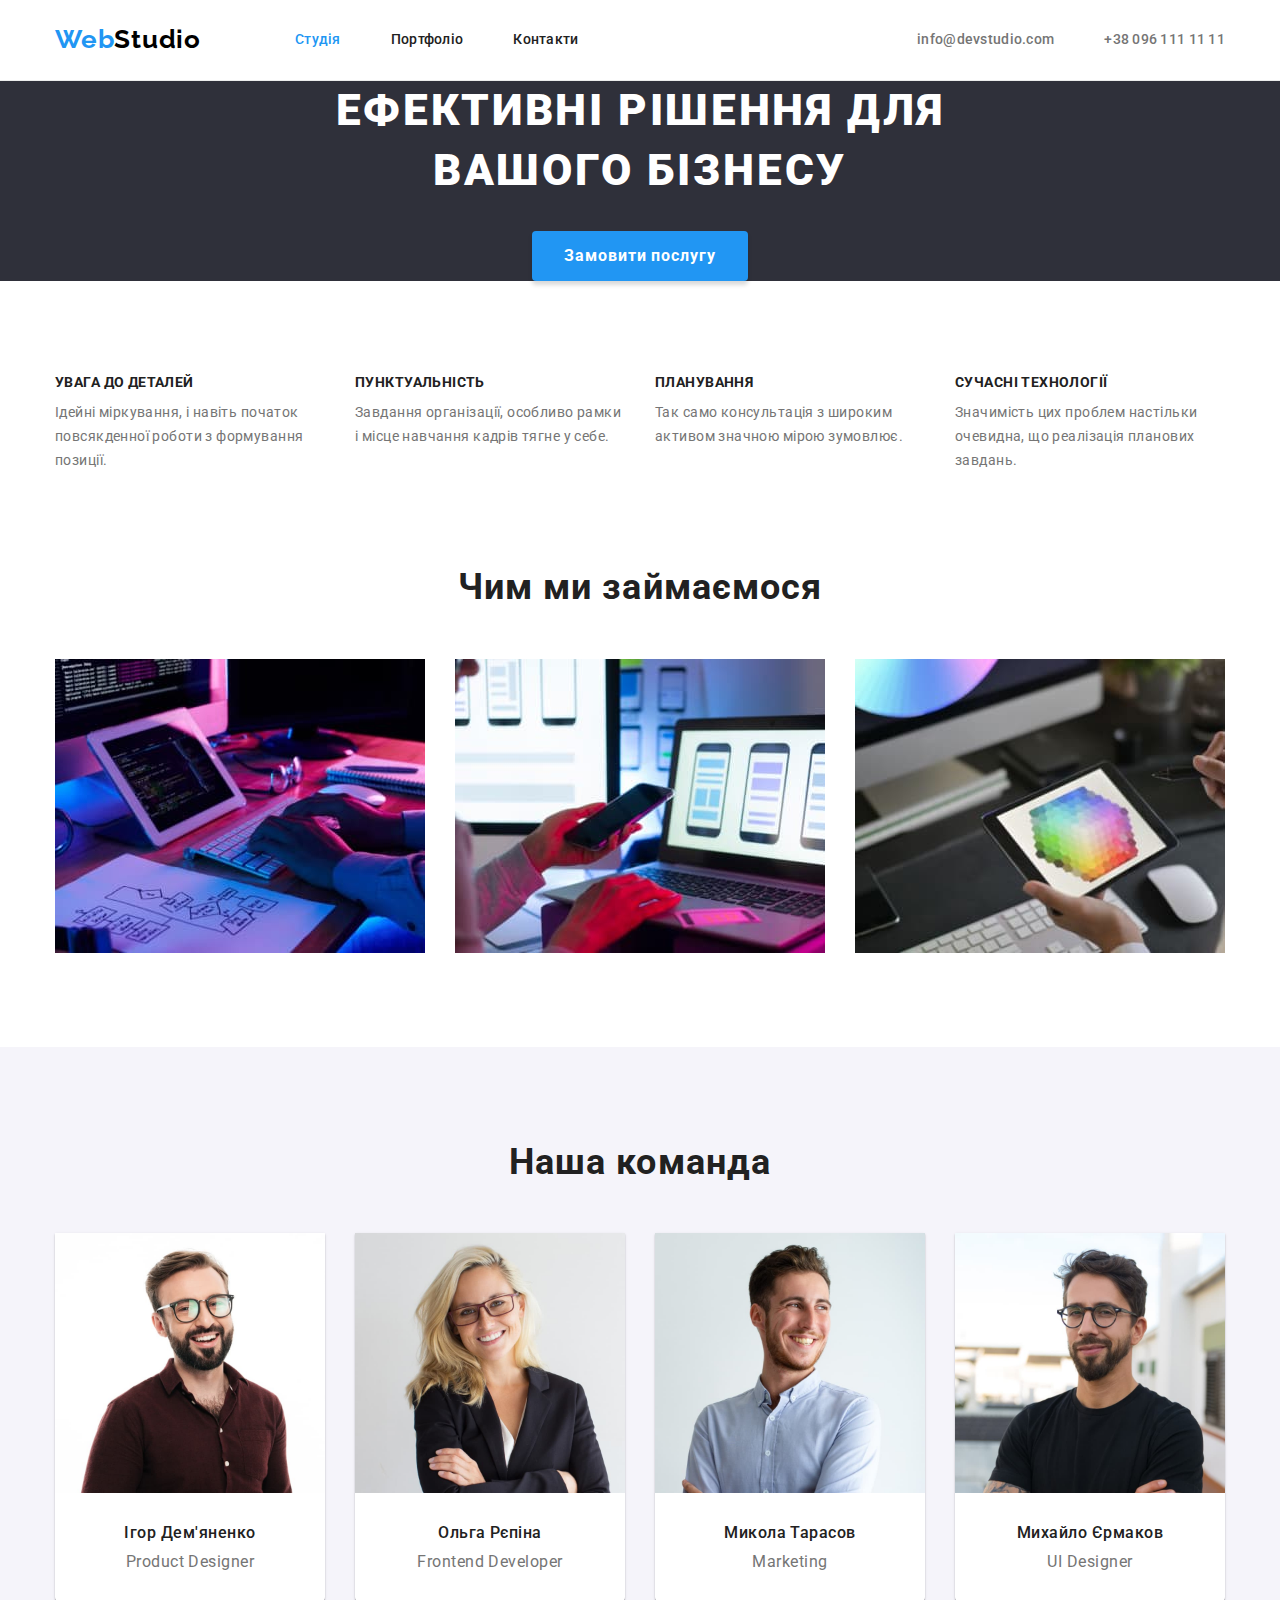
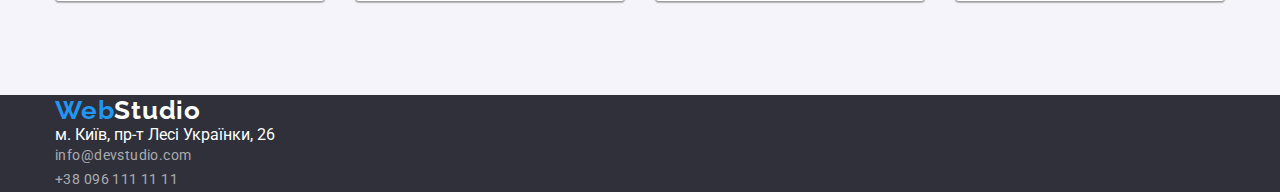
==== index.html @ 19984848 "add flex, margin, padding" ====
<!DOCTYPE html>
<html lang="uk">
  <head>
    <meta charset="UTF-8" />
    <meta http-equiv="X-UA-Compatible" content="IE=edge" />
    <meta name="viewport" content="width=device-width, initial-scale=1.0" />
    <link rel="preconnect" href="https://fonts.googleapis.com" />
    <link rel="preconnect" href="https://fonts.gstatic.com" crossorigin />
    <link
      href="https://fonts.googleapis.com/css2?family=Raleway:wght@700&family=Roboto:wght@400;500;700;900&display=swap"
      rel="stylesheet"
    />
    <link
      rel="stylesheet"
      href="https://cdnjs.cloudflare.com/ajax/libs/modern-normalize/1.1.0/modern-normalize.min.css"
    />
    <link rel="stylesheet" href="./css/styles.css" />
    <title>Студія</title>
  </head>
  <body>
    <!--Шапка сайта-->
    <header class="page-header">
      <div class="container nav-contacts">
        <nav class="main-nav">
          <a href="./index.html" lang="en" class="logo link">
            Web<span class="logo-header">Studio</span>
          </a>
          <ul class="header-nav header-text list">
            <li>
              <a href="./index.html" class="link current"> Студія </a>
            </li>
            <li>
              <a href="./portfolio.html" class="link"> Портфоліо </a>
            </li>
            <li>
              <a href="#" class="link"> Контакти </a>
            </li>
          </ul>
        </nav>
        <!-- Контакти -->
        <ul class="header-contacts header-text list">
          <li>
            <a href="mailto:info@devstudio.com" lang="en" class="link"
              >info@devstudio.com
            </a>
          </li>
          <li>
            <a href="tel:+380961111111" class="link"> +38 096 111 11 11 </a>
          </li>
        </ul>
      </div>
    </header>
    <!--Головна сторінка-->
    <main>
      <!--Замовлення послуги-->
      <section class="hero">
        <h1 class="hero-title">Ефективні рішення для вашого бізнесу</h1>
        <button type="button" class="hero-btn">Замовити послугу</button>
      </section>
      <!--Переваги-->
      <section class="advantages">
        <div class="container">
          <h2 class="visually-hidden">Переваги</h2>
          <ul class="feature-list list">
            <li class="feature-item">
              <h3 class="title">увага до деталей</h3>
              <p class="advantages-list-text">
                Ідейні міркування, і навіть початок повсякденної роботи з
                формування позиції.
              </p>
            </li>
            <li class="feature-item">
              <h3 class="title">пунктуальність</h3>
              <p class="advantages-list-text">
                Завдання організації, особливо рамки і місце навчання кадрів
                тягне у себе.
              </p>
            </li>
            <li class="feature-item">
              <h3 class="title">планування</h3>
              <p class="advantages-list-text">
                Так само консультація з широким активом значною мірою зумовлює.
              </p>
            </li>
            <li class="feature-item">
              <h3 class="title">сучасні технології</h3>
              <p class="advantages-list-text">
                Значимість цих проблем настільки очевидна, що реалізація
                планових завдань.
              </p>
            </li>
          </ul>
        </div>
      </section>
      <!--Діяльність-->
      <section class="work section-padding">
        <div class="container">
          <h2 class="section-title">Чим ми займаємося</h2>
          <ul class="feature-list list">
            <li>
              <img src="./images/box1.jpg" alt="тип діяльності 1" width="370" />
            </li>
            <li>
              <img src="./images/box2.jpg" alt="тип діяльності 2" width="370" />
            </li>
            <li>
              <img src="./images/box3.jpg" alt="тип діяльності 3" width="370" />
            </li>
          </ul>
        </div>
      </section>
      <!--Команда-->
      <section class="staff section-padding">
        <div class="container">
          <h2 class="section-title">Наша команда</h2>
          <ul class="staff-list list">
            <li class="staff-card">
              <img
                src="./images/prodact-designer.jpg"
                alt="фото співробітника prodact-designer"
                width="270"
              />
              <div class="staff-text-block">
                <h3 class="title">Ігор Дем'яненко</h3>
                <p class="staff-list-text" lang="en">Product Designer</p>
              </div>
            </li>
            <li class="staff-card">
              <img
                src="./images/frontend-developer.jpg"
                alt="фото співробітника frontend-developer"
                width="270"
              />
              <div class="staff-text-block">
                <h3 class="title">Ольга Рєпіна</h3>
                <p class="staff-list-text" lang="en">Frontend Developer</p>
              </div>
            </li>
            <li class="staff-card">
              <img
                src="./images/marketing.jpg"
                alt="фото співробітника marketing"
                width="270"
              />
              <div class="staff-text-block">
                <h3 class="title">Микола Тарасов</h3>
                <p class="staff-list-text" lang="en">Marketing</p>
              </div>
            </li>
            <li class="staff-card">
              <img
                src="./images/ui-designer.jpg"
                alt="фото співробітника ui-designer"
                width="270"
              />
              <div class="staff-text-block">
                <h3 class="title">Михайло Єрмаков</h3>
                <p class="staff-list-text" lang="en">UI Designer</p>
              </div>
            </li>
          </ul>
        </div>
      </section>
    </main>
    <!--Підвал-->
    <footer class="footer">
      <div class="container">
        <a href="./index.html" lang="en" class="logo link">
          Web<span class="logo-footer">Studio</span>
        </a>
        <address>
          <ul class="list">
            <li>
              <a
                class="address-link"
                href="https://goo.gl/maps/oZFCVHEpmyyT5ziX9"
                target="_blank"
                rel="noopener noreferrer nofollow"
              >
                м. Київ, пр-т Лесі Українки, 26
              </a>
            </li>
            <li>
              <a
                href="mailto:info@devstudio.com"
                lang="en"
                class="footer-contacts link"
              >
                info@devstudio.com
              </a>
            </li>
            <li>
              <a href="tel:+380961111111" class="footer-contacts link">
                +38 096 111 11 11
              </a>
            </li>
          </ul>
        </address>
      </div>
    </footer>
  </body>
</html>
---- css/styles.css ----
:root {
  --primary-text-color: #757575;
  --title-text-color: #212121;
  --accent-color: #2196f3;
  --hero-btn-hover-color: #188ce8;
  --header-border-color: #ececec;
  --logo-header-color: #000000;
  --primbg-secondbtn-logofooter-address-color: #ffffff;
  --secondary-bg-color: #f5f4fa;
  --hero-footer-bg: #2f303a;
  --main-font: "Roboto", sans-serif;
}

html {
  box-sizing: border-box;
}

*,
*::before,
*::after {
  box-sizing: inherit;
}

body {
  margin: 0px;
  background-color: var(--primbg-secondbtn-logofooter-address-color);
  color: var(--primary-text-color);
  font-family: var(--main-font);
}

p,
h1,
h2,
h3,
h4,
h5,
h6 {
  margin: 0;
}

ul,
ol {
  margin: 0;
  padding-left: 0;
  list-style: none;
}

a {
  color: currentColor;
  text-decoration: none;
  font-style: normal;
}

img {
  display: block;
  max-width: 100%;
  height: auto;
}

.container {
  width: 1200px;
  padding-left: 15px;
  padding-right: 15px;
  margin-top: 0;
  margin-bottom: 0;
  margin-left: auto;
  margin-right: auto;
}

.list {
  margin: 0;
  padding: 0;
  list-style: none;
}

.link {
  text-decoration: none;
}

/* -------------header-------------- */

.page-header {
  border-bottom: 1px solid var(--header-border-color);
}

.nav-contacts {
  display: flex;
  align-items: center;
  justify-content: space-between;
}

.main-nav {
  display: flex;
}

.logo {
  padding-top: 24px;
  padding-bottom: 24px;
  margin-right: 94px;
  color: var(--accent-color);
  font-family: "Raleway", sans-serif;
  font-weight: 700;
  font-size: 26px;
  line-height: 1.19;
  letter-spacing: 0.03em;
}

.logo-header {
  color: var(--logo-header-color);
}

.header-text {
  gap: 50px;
  font-weight: 500;
  font-size: 14px;
  line-height: 1.14;
  letter-spacing: 0.02em;
}

.header-nav {
  display: flex;
}

.header-nav .link {
  display: block;
  padding-top: 32px;
  padding-bottom: 32px;
  color: var(--title-text-color);
}

.header-contacts {
  display: flex;
}

.header-contacts .link {
  display: block;
  gap: 50px;
  padding-top: 32px;
  padding-bottom: 32px;
  color: var(--primary-text-color);
}

.header-nav .link:hover,
.header-contacts .link:hover,
.header-nav .link:focus,
.header-contacts .link:focus {
  color: var(--accent-color);
}

.header-nav .link.current {
  color: var(--accent-color);
}

/* ---------------hero---------------- */

.hero {
  background-color: var(--hero-footer-bg);
  text-align: center;
}

.hero-title {
  margin-top: 0;
  margin-bottom: 30px;
  margin-left: auto;
  margin-right: auto;
  font-weight: 900;
  font-size: 44px;
  line-height: 1.36;
  letter-spacing: 0.06em;
  text-transform: uppercase;
  text-align: center;
  color: var(--primbg-secondbtn-logofooter-address-color);
  width: 696px;
}

.hero-btn {
  display: inline-block;
  padding: 10px 32px;
  min-width: auto;
  font-family: inherit;
  font-weight: 700;
  font-size: 16px;
  line-height: 1.88;
  letter-spacing: 0.06em;
  background-color: var(--accent-color);
  color: var(--primbg-secondbtn-logofooter-address-color);
  cursor: pointer;
  box-shadow: 0px 4px 4px rgba(0, 0, 0, 0.15);
  border-radius: 4px;
  border: none;
}

.hero-btn:hover,
.hero-btn:focus {
  background: var(--hero-btn-hover-color);
  box-shadow: 0px 4px 4px rgba(0, 0, 0, 0.15);
}

/* ----------------Переваги------------- */

.advantages {
  padding-top: 94px;
  margin-bottom: 0;
  margin-left: auto;
  margin-right: auto;
}

.visually-hidden {
  position: absolute;
  white-space: nowrap;
  width: 1px;
  height: 1px;
  overflow: hidden;
  border: 0;
  padding: 0;
  clip: rect(0 0 0 0);
  clip-path: inset(50%);
  margin: -1px;
}

.feature-list {
  display: flex;
  gap: 30px;
}

.feature-item {
  width: 270px;
}

.feature-list .title {
  margin-bottom: 10px;
  margin-top: 0;
  font-weight: 700;
  font-size: 14px;
  line-height: 1.14;
  letter-spacing: 0.03em;
  text-transform: uppercase;
  color: var(--title-text-color);
}

.advantages-list-text {
  margin: 0;
  font-size: 14px;
  line-height: 1.71;
  letter-spacing: 0.03em;
}

/* ----------------sections------------------- */

.section-title {
  margin-top: 0;
  margin-bottom: 50px;
  font-weight: 700;
  font-size: 36px;
  line-height: 1.17;
  text-align: center;
  letter-spacing: 0.03em;
  color: var(--title-text-color);
}

.section-padding {
  padding-top: 94px;
  padding-bottom: 94px;
}

/* -------------Діяльність--------------- */

/* --------------Команда--------------- */

.staff {
  background-color: var(--secondary-bg-color);
}

.staff-list {
  display: flex;
}

.staff-card:not(:last-child) {
  margin-right: 30px;
}

.staff-card {
  flex-basis: 100% / 4;
  background: var(--primbg-secondbtn-logofooter-address-color);
  box-shadow: 0px 1px 3px rgba(0, 0, 0, 0.12), 0px 1px 1px rgba(0, 0, 0, 0.14),
    0px 2px 1px rgba(0, 0, 0, 0.2);
  border-radius: 0px 0px 4px 4px;
}

.staff-text-block {
  padding-top: 30px;
  padding-bottom: 30px;
  padding-left: auto;
  padding-right: auto;
}

.staff-list .title {
  margin-bottom: 10px;
  font-weight: 500;
  font-size: 16px;
  line-height: 1.19;
  text-align: center;
  letter-spacing: 0.03em;
  color: var(--title-text-color);
}

.staff-list-text {
  font-size: 16px;
  line-height: 1.19;
  text-align: center;
  letter-spacing: 0.03em;
  color: var(--primary-text-color);
}

/* ------------------footer----------------- */

.footer {
  background-color: var(--hero-footer-bg);
}

.logo-footer {
  color: var(--primbg-secondbtn-logofooter-address-color);
}

.address-link {
  color: var(--primbg-secondbtn-logofooter-address-color);
}

.footer-contacts {
  color: rgba(255, 255, 255, 0.6);
  font-style: normal;
  font-size: 14px;
  line-height: 1.71;
  letter-spacing: 0.03em;
}

.address-link:hover,
.footer-contacts:hover,
.footer-contacts:focus {
  color: var(--accent-color);
}

/* -------------PORTFOLIO------------- */
/* -------------button-------------- */

.btn-list {
  display: flex;
  justify-content: center;
  gap: 8px;
  margin-top: 0;
  margin-bottom: 50px;
}

.button {
  padding: 6px 22px;
  min-width: auto;
  display: inline-block;
  font-family: inherit;
  color: var(--title-text-color);
  background-color: var(--secondary-bg-color);
  cursor: pointer;
  font-weight: 500;
  font-size: 16px;
  line-height: 1.63;
  text-align: center;
  letter-spacing: 0.03em;
  border-radius: 4px;
  border: none;
}

.button:hover,
.button:focus {
  color: var(--primbg-secondbtn-logofooter-address-color);
  background-color: var(--accent-color);
}

/* -------------galery-------------- */

.galery {
  display: flex;
  flex-wrap: wrap;
  margin-right: -30px;
  margin-bottom: -30px;
}

.galery-card {
  margin-right: 30px;
  margin-bottom: 30px;
}

.galery-text-block {
  padding-top: 20px;
  padding-bottom: 20px;
  padding-left: 24px;
  padding-right: 24px;
  border-right: 1px solid #eeeeee;
  border-bottom: 1px solid #eeeeee;
  border-left: 1px solid #eeeeee;
}

.galery-top-text {
  margin-bottom: 4px;
  font-weight: 700;
  font-size: 18px;
  line-height: 2;
  letter-spacing: 0.06em;
  color: var(--title-text-color);
}
.galery-text {
  font-size: 16px;
  line-height: 1.88;
  letter-spacing: 0.03em;
  color: var(--primary-text-color);
}
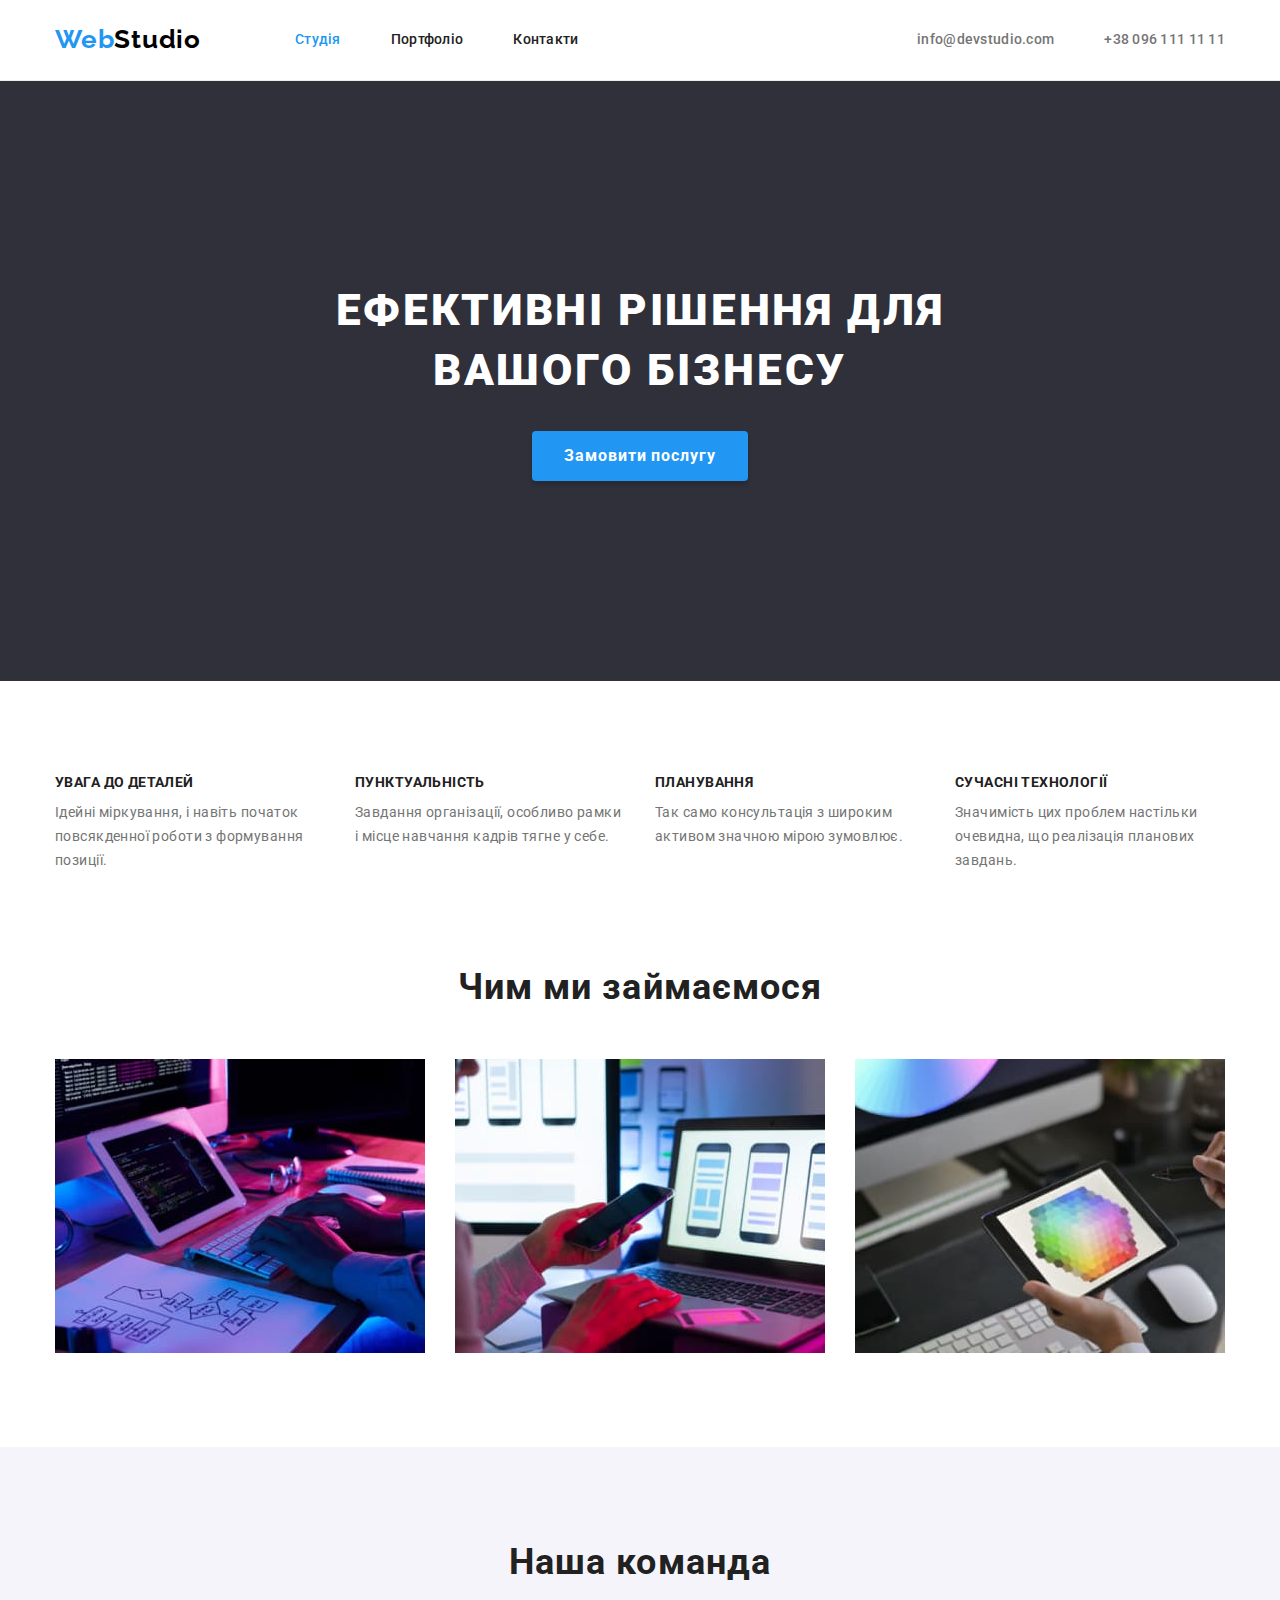
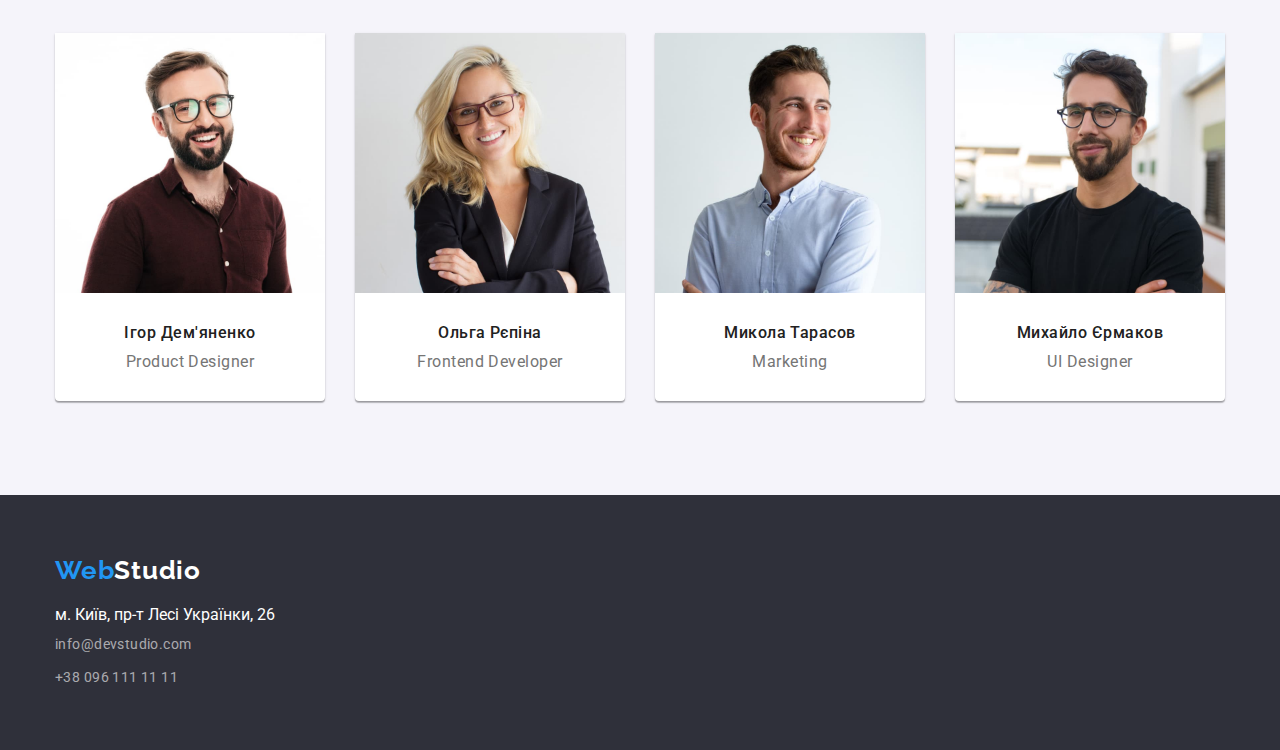
==== commit 25c8fbc0: "add padding to hero and footer, add margin to footer contacts, add flax-basis calc to galery" ====
--- a/index.html
+++ b/index.html
@@ -22,8 +22,8 @@
     <header class="page-header">
       <div class="container nav-contacts">
         <nav class="main-nav">
-          <a href="./index.html" lang="en" class="logo link">
-            Web<span class="logo-header">Studio</span>
+          <a href="./index.html" lang="en" class="logo logo-header link">
+            Web<span class="logo-color-header">Studio</span>
           </a>
           <ul class="header-nav header-text list">
             <li>
@@ -165,12 +165,12 @@
     <!--Підвал-->
     <footer class="footer">
       <div class="container">
-        <a href="./index.html" lang="en" class="logo link">
-          Web<span class="logo-footer">Studio</span>
+        <a href="./index.html" lang="en" class="logo logo-footer link">
+          Web<span class="logo-color-footer">Studio</span>
         </a>
         <address>
           <ul class="list">
-            <li>
+            <li class="footer-list">
               <a
                 class="address-link"
                 href="https://goo.gl/maps/oZFCVHEpmyyT5ziX9"
@@ -180,7 +180,7 @@
                 м. Київ, пр-т Лесі Українки, 26
               </a>
             </li>
-            <li>
+            <li class="footer-list">
               <a
                 href="mailto:info@devstudio.com"
                 lang="en"
@@ -189,7 +189,7 @@
                 info@devstudio.com
               </a>
             </li>
-            <li>
+            <li class="footer-list">
               <a href="tel:+380961111111" class="footer-contacts link">
                 +38 096 111 11 11
               </a>
--- a/css/styles.css
+++ b/css/styles.css
@@ -94,9 +94,7 @@
 }
 
 .logo {
-  padding-top: 24px;
-  padding-bottom: 24px;
-  margin-right: 94px;
+  display: inline-block;
   color: var(--accent-color);
   font-family: "Raleway", sans-serif;
   font-weight: 700;
@@ -106,6 +104,12 @@
 }
 
 .logo-header {
+  padding-top: 24px;
+  padding-bottom: 24px;
+  margin-right: 94px;
+}
+
+.logo-color-header {
   color: var(--logo-header-color);
 }
 
@@ -154,6 +158,8 @@
 /* ---------------hero---------------- */
 
 .hero {
+  padding-top: 200px;
+  padding-bottom: 200px;
   background-color: var(--hero-footer-bg);
   text-align: center;
 }
@@ -315,11 +321,21 @@
 /* ------------------footer----------------- */
 
 .footer {
+  padding-top: 60px;
+  padding-bottom: 60px;
   background-color: var(--hero-footer-bg);
 }
 
 .logo-footer {
+  padding-bottom: 20px;
+}
+
+.logo-color-footer {
   color: var(--primbg-secondbtn-logofooter-address-color);
+}
+
+.footer-list:not(:last-child) {
+  margin-bottom: 9px;
 }
 
 .address-link {
@@ -384,6 +400,7 @@
 }
 
 .galery-card {
+  flex-basis: calc(100% / 3 - 30px);
   margin-right: 30px;
   margin-bottom: 30px;
 }
